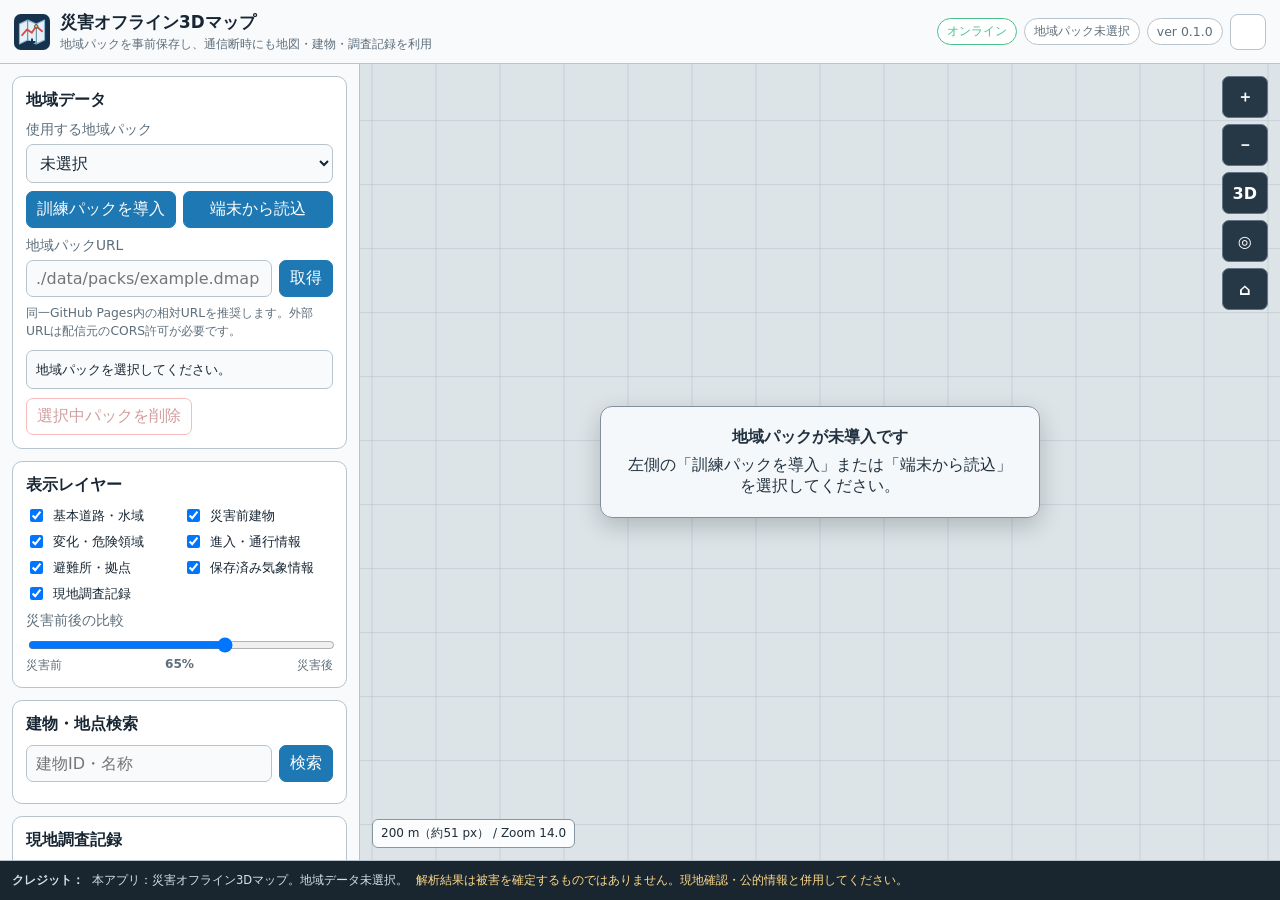
==== index.html @ c4f8d012 "初回" ====
<!doctype html>
<html lang="ja">
<head>
  <meta charset="utf-8">
  <meta name="viewport" content="width=device-width, initial-scale=1, viewport-fit=cover">
  <meta name="theme-color" content="#17324d">
  <meta name="description" content="事前取得した地域データを通信断時にも使用できる、無料・静的ホスティング対応の災害オフライン3Dマップ。">
  <meta http-equiv="Content-Security-Policy" content="default-src 'self'; script-src 'self'; style-src 'self' 'unsafe-inline'; img-src 'self' data: blob:; connect-src 'self' https:; worker-src 'self'; object-src 'none'; base-uri 'self'; form-action 'self'">
  <title>災害オフライン3Dマップ</title>
  <link rel="manifest" href="./manifest.webmanifest">
  <link rel="icon" href="./assets/icon.svg" type="image/svg+xml">
  <link rel="apple-touch-icon" href="./assets/icon-192.png">
  <link rel="stylesheet" href="./styles.css">
  <script defer src="./app.js"></script>
</head>
<body>
  <noscript>
    <div class="fatal-message">このアプリにはJavaScriptが必要です。</div>
  </noscript>

  <header class="topbar">
    <div class="brand">
      <img src="./assets/icon.svg" alt="" width="36" height="36">
      <div>
        <h1>災害オフライン3Dマップ</h1>
        <p>地域パックを事前保存し、通信断時にも地図・建物・調査記録を利用</p>
      </div>
    </div>
    <div class="status-row" aria-live="polite">
      <span id="networkBadge" class="badge">通信状態確認中</span>
      <span id="packBadge" class="badge badge-muted">地域パック未選択</span>
      <span id="versionBadge" class="badge badge-muted">ver 0.1.0</span>
      <button id="sidebarToggle" class="icon-button" type="button" aria-controls="sidebar" aria-expanded="true" title="操作パネルを開閉">☰</button>
    </div>
  </header>

  <div id="staleBanner" class="stale-banner" hidden>
    <strong>オフライン動作中</strong>
    <span id="staleText">表示中の情報は最後に保存された時点のものです。</span>
  </div>

  <div class="workspace">
    <aside id="sidebar" class="sidebar" aria-label="操作パネル">
      <section class="panel-section">
        <h2>地域データ</h2>
        <label for="packSelect">使用する地域パック</label>
        <select id="packSelect">
          <option value="">未選択</option>
        </select>
        <div class="button-grid two-columns">
          <button id="installSampleButton" type="button">訓練パックを導入</button>
          <button id="importPackButton" type="button">端末から読込</button>
        </div>
        <input id="packFileInput" type="file" accept=".dmap,.json,application/gzip,application/json" hidden>

        <label for="packUrlInput">地域パックURL</label>
        <div class="inline-form">
          <input id="packUrlInput" type="url" inputmode="url" placeholder="./data/packs/example.dmap">
          <button id="installUrlButton" type="button">取得</button>
        </div>
        <p class="help">同一GitHub Pages内の相対URLを推奨します。外部URLは配信元のCORS許可が必要です。</p>

        <div id="packDetails" class="info-box" aria-live="polite">
          地域パックを選択してください。
        </div>
        <button id="deleteActivePackButton" class="danger-outline" type="button" disabled>選択中パックを削除</button>
      </section>

      <section class="panel-section">
        <h2>表示レイヤー</h2>
        <div class="check-grid">
          <label><input type="checkbox" data-layer="basemap" checked> 基本道路・水域</label>
          <label><input type="checkbox" data-layer="buildings" checked> 災害前建物</label>
          <label><input type="checkbox" data-layer="hazards" checked> 変化・危険領域</label>
          <label><input type="checkbox" data-layer="routes" checked> 進入・通行情報</label>
          <label><input type="checkbox" data-layer="shelters" checked> 避難所・拠点</label>
          <label><input type="checkbox" data-layer="weather" checked> 保存済み気象情報</label>
          <label><input type="checkbox" data-layer="reports" checked> 現地調査記録</label>
        </div>

        <label for="compareSlider">災害前後の比較</label>
        <input id="compareSlider" type="range" min="0" max="100" value="65">
        <div class="range-labels"><span>災害前</span><strong id="compareValue">65%</strong><span>災害後</span></div>
      </section>

      <section class="panel-section">
        <h2>建物・地点検索</h2>
        <div class="inline-form">
          <input id="searchInput" type="search" placeholder="建物ID・名称">
          <button id="searchButton" type="button">検索</button>
        </div>
        <div id="searchResults" class="search-results" aria-live="polite"></div>
      </section>

      <section class="panel-section">
        <h2>現地調査記録</h2>
        <label for="reportCategory">種別</label>
        <select id="reportCategory">
          <option value="unconfirmed">未確認</option>
          <option value="damage">建物被害</option>
          <option value="blocked">道路閉塞</option>
          <option value="rescue">要救助・救助活動</option>
          <option value="safe">安全確認</option>
          <option value="medical">医療・救護</option>
          <option value="other">その他</option>
        </select>
        <label for="reportStatus">状態</label>
        <select id="reportStatus">
          <option value="open">対応中</option>
          <option value="confirmed">確認済み</option>
          <option value="resolved">完了</option>
        </select>
        <label for="reportNote">メモ</label>
        <textarea id="reportNote" rows="3" maxlength="1000" placeholder="観測内容、通行可否、要確認事項など"></textarea>
        <label class="check-line"><input id="useCurrentLocation" type="checkbox"> 取得済みの現在地を使用</label>
        <p class="help">未チェック時は地図中央に記録します。記録は端末内にのみ保存されます。</p>
        <button id="addReportButton" type="button">調査記録を追加</button>
        <div class="button-grid two-columns">
          <button id="exportReportsButton" type="button">GeoJSON書出し</button>
          <button id="importReportsButton" type="button">GeoJSON読込</button>
        </div>
        <input id="reportFileInput" type="file" accept=".geojson,.json,application/geo+json,application/json" hidden>
        <div id="reportList" class="report-list"></div>
      </section>

      <section class="panel-section">
        <h2>オフライン準備</h2>
        <div id="storageSummary" class="storage-summary">ストレージ使用量を確認中…</div>
        <div class="button-grid two-columns">
          <button id="requestPersistButton" type="button">永続保存を要求</button>
          <button id="prepareOfflineButton" type="button">完全オフライン検証</button>
        </div>
        <div id="offlineCheckResults" class="check-results" aria-live="polite"></div>
      </section>

      <section class="panel-section danger-zone">
        <h2>キャッシュ・データ削除</h2>
        <p class="help">誤操作防止のため確認画面が表示されます。調査記録は地域パックとは別に管理されます。</p>
        <button id="clearCacheButton" class="danger-outline" type="button">アプリキャッシュを消去</button>
        <button id="deleteReportsButton" class="danger-outline" type="button">全調査記録を削除</button>
        <button id="deleteAllPacksButton" class="danger-outline" type="button">全地域パックを削除</button>
        <button id="fullResetButton" class="danger-solid" type="button">アプリを完全初期化</button>
      </section>
    </aside>

    <main class="map-area" aria-label="災害地図">
      <canvas id="mapCanvas" tabindex="0" aria-label="地域パックの地図。ドラッグで移動、ホイールで拡大縮小できます。"></canvas>
      <div id="emptyMapMessage" class="empty-map-message">
        <strong>地域パックが未導入です</strong>
        <span>左側の「訓練パックを導入」または「端末から読込」を選択してください。</span>
      </div>
      <div class="map-controls" aria-label="地図操作">
        <button id="zoomInButton" type="button" title="拡大">＋</button>
        <button id="zoomOutButton" type="button" title="縮小">－</button>
        <button id="toggle3dButton" type="button" title="2D・3D切替">3D</button>
        <button id="locateButton" type="button" title="現在地を取得">◎</button>
        <button id="homeViewButton" type="button" title="地域全体を表示">⌂</button>
      </div>
      <div class="map-scale" id="mapScale">縮尺計算中</div>
      <div id="mapPopup" class="map-popup" hidden></div>
    </main>
  </div>

  <footer id="attributionFooter" class="attribution-footer">
    <strong>クレジット：</strong>
    <span id="attributionText">本アプリ：災害オフライン3Dマップ。地域データ未選択。</span>
    <span class="footer-warning">解析結果は被害を確定するものではありません。現地確認・公的情報と併用してください。</span>
  </footer>

  <dialog id="progressDialog" class="progress-dialog">
    <h2 id="progressTitle">処理中</h2>
    <p id="progressMessage">しばらくお待ちください。</p>
    <progress id="progressBar" max="100" value="0"></progress>
  </dialog>

  <div id="toastRegion" class="toast-region" aria-live="polite" aria-atomic="true"></div>
</body>
</html>
---- styles.css ----
:root {
  color-scheme: light dark;
  --bg: #0f1720;
  --panel: #18232f;
  --panel-2: #223140;
  --text: #edf4fa;
  --muted: #aebdca;
  --border: #405263;
  --accent: #4aa3df;
  --accent-strong: #1d78b3;
  --ok: #4bc08b;
  --warning: #efb64d;
  --danger: #ef6a6a;
  --danger-dark: #a83232;
  --map-bg: #d9e0e5;
  --shadow: 0 8px 24px rgba(0, 0, 0, 0.2);
  font-family: system-ui, -apple-system, BlinkMacSystemFont, "Segoe UI", "Noto Sans JP", sans-serif;
}

* { box-sizing: border-box; }
html, body { margin: 0; min-height: 100%; background: var(--bg); color: var(--text); }
body { min-height: 100vh; overflow: hidden; }
button, input, select, textarea { font: inherit; }
button, select, input, textarea { color: inherit; }
button { cursor: pointer; }
button:disabled { cursor: not-allowed; opacity: .45; }

.topbar {
  min-height: 64px;
  display: flex;
  align-items: center;
  justify-content: space-between;
  gap: 16px;
  padding: 8px 14px;
  border-bottom: 1px solid var(--border);
  background: var(--panel);
  position: relative;
  z-index: 20;
}
.brand { display: flex; align-items: center; gap: 10px; min-width: 0; }
.brand h1 { margin: 0; font-size: 1.05rem; font-weight: 700; }
.brand p { margin: 2px 0 0; font-size: .78rem; color: var(--muted); white-space: nowrap; overflow: hidden; text-overflow: ellipsis; }
.status-row { display: flex; align-items: center; gap: 7px; flex-wrap: wrap; justify-content: flex-end; }
.badge { display: inline-flex; align-items: center; min-height: 27px; padding: 4px 9px; border-radius: 999px; background: var(--panel-2); border: 1px solid var(--border); font-size: .78rem; }
.badge-online { border-color: var(--ok); color: var(--ok); }
.badge-offline { border-color: var(--warning); color: var(--warning); }
.badge-muted { color: var(--muted); }
.icon-button { min-width: 36px; min-height: 36px; border: 1px solid var(--border); border-radius: 8px; background: var(--panel-2); }

.stale-banner { padding: 7px 14px; background: #5a4218; color: #fff2cd; font-size: .86rem; border-bottom: 1px solid #8b6a29; }
.stale-banner strong { margin-right: 10px; }

.workspace { display: grid; grid-template-columns: minmax(300px, 360px) minmax(0, 1fr); height: calc(100vh - 64px - 40px); min-height: 0; }
.sidebar { overflow-y: auto; overscroll-behavior: contain; background: var(--panel); border-right: 1px solid var(--border); padding: 12px; }
.sidebar.collapsed { display: none; }
.workspace.sidebar-collapsed { grid-template-columns: minmax(0, 1fr); }
.panel-section { padding: 13px; margin-bottom: 12px; border: 1px solid var(--border); border-radius: 10px; background: var(--panel-2); }
.panel-section h2 { margin: 0 0 10px; font-size: .98rem; }
.panel-section label:not(.check-line) { display: block; margin: 9px 0 5px; font-size: .86rem; color: var(--muted); }
select, input[type="text"], input[type="url"], input[type="search"], textarea {
  width: 100%;
  border: 1px solid var(--border);
  border-radius: 7px;
  background: var(--panel);
  padding: 8px 9px;
}
textarea { resize: vertical; }
input[type="range"] { width: 100%; }
button {
  min-height: 36px;
  border: 1px solid var(--accent-strong);
  border-radius: 7px;
  background: var(--accent-strong);
  color: #fff;
  padding: 7px 10px;
}
button:hover:not(:disabled) { filter: brightness(1.08); }
.button-grid { display: grid; gap: 7px; margin-top: 8px; }
.two-columns { grid-template-columns: 1fr 1fr; }
.inline-form { display: grid; grid-template-columns: minmax(0, 1fr) auto; gap: 7px; }
.help { margin: 7px 0; color: var(--muted); font-size: .77rem; line-height: 1.5; }
.info-box { margin: 9px 0; padding: 9px; border: 1px solid var(--border); border-radius: 7px; background: var(--panel); font-size: .8rem; line-height: 1.5; overflow-wrap: anywhere; }
.check-grid { display: grid; grid-template-columns: 1fr 1fr; gap: 7px; }
.check-grid label, .check-line { display: flex !important; align-items: center; gap: 7px; margin: 0 !important; color: var(--text) !important; font-size: .82rem !important; }
.range-labels { display: flex; justify-content: space-between; font-size: .76rem; color: var(--muted); }
.search-results, .report-list { margin-top: 8px; display: grid; gap: 6px; }
.result-item, .report-item { border: 1px solid var(--border); border-radius: 7px; background: var(--panel); padding: 8px; font-size: .8rem; }
.result-item button, .report-item button { min-height: 30px; padding: 4px 7px; margin-top: 5px; }
.storage-summary { font-size: .82rem; line-height: 1.6; }
.check-results { margin-top: 8px; display: grid; gap: 5px; }
.check-result { display: flex; gap: 7px; align-items: flex-start; border-radius: 6px; padding: 7px; background: var(--panel); font-size: .79rem; }
.check-result.ok { border-left: 4px solid var(--ok); }
.check-result.warn { border-left: 4px solid var(--warning); }
.check-result.fail { border-left: 4px solid var(--danger); }
.danger-zone { border-color: #7b4242; }
.danger-zone button { width: 100%; margin-top: 7px; }
.danger-outline { background: transparent; border-color: var(--danger); color: #ffc4c4; }
.danger-solid { background: var(--danger-dark); border-color: var(--danger); }

.map-area { position: relative; min-width: 0; min-height: 0; overflow: hidden; background: var(--map-bg); }
#mapCanvas { width: 100%; height: 100%; display: block; outline: none; touch-action: none; cursor: grab; }
#mapCanvas:active { cursor: grabbing; }
#mapCanvas:focus-visible { outline: 3px solid var(--accent); outline-offset: -3px; }
.empty-map-message { position: absolute; inset: 50% auto auto 50%; transform: translate(-50%, -50%); display: grid; gap: 7px; max-width: 440px; padding: 20px; border: 1px solid #82909d; border-radius: 12px; background: rgba(247, 250, 252, .94); color: #21313f; text-align: center; box-shadow: var(--shadow); }
.empty-map-message[hidden] { display: none; }
.map-controls { position: absolute; top: 12px; right: 12px; display: grid; gap: 6px; }
.map-controls button { min-width: 42px; min-height: 42px; background: rgba(25, 43, 58, .93); border-color: #637587; font-weight: 700; }
.map-scale { position: absolute; left: 12px; bottom: 12px; padding: 5px 8px; border-radius: 6px; background: rgba(255,255,255,.9); color: #1f2d37; font-size: .75rem; border: 1px solid #8796a3; }
.map-popup { position: absolute; z-index: 8; max-width: min(320px, 80%); padding: 10px; border-radius: 8px; background: rgba(20, 31, 42, .97); border: 1px solid var(--border); color: var(--text); box-shadow: var(--shadow); font-size: .82rem; line-height: 1.5; pointer-events: auto; }
.map-popup h3 { margin: 0 0 6px; font-size: .95rem; }
.map-popup dl { display: grid; grid-template-columns: auto 1fr; gap: 3px 8px; margin: 0; }
.map-popup dt { color: var(--muted); }
.map-popup dd { margin: 0; overflow-wrap: anywhere; }
.map-popup .close-popup { width: 100%; margin-top: 8px; min-height: 30px; }

.attribution-footer { min-height: 40px; display: flex; align-items: center; gap: 8px; flex-wrap: wrap; padding: 6px 12px; background: #0a1118; border-top: 1px solid var(--border); font-size: .72rem; color: #d8e0e7; position: relative; z-index: 20; }
.footer-warning { color: #ffd989; }

.progress-dialog { width: min(440px, calc(100% - 32px)); border: 1px solid var(--border); border-radius: 12px; background: var(--panel); color: var(--text); box-shadow: var(--shadow); }
.progress-dialog::backdrop { background: rgba(0, 0, 0, .55); }
.progress-dialog h2 { margin-top: 0; }
.progress-dialog progress { width: 100%; height: 18px; }
.toast-region { position: fixed; right: 14px; bottom: 54px; z-index: 100; display: grid; gap: 8px; width: min(360px, calc(100% - 28px)); pointer-events: none; }
.toast { padding: 10px 12px; border-radius: 8px; background: #162533; color: white; border: 1px solid var(--border); box-shadow: var(--shadow); font-size: .82rem; }
.toast.error { border-color: var(--danger); }
.toast.success { border-color: var(--ok); }
.fatal-message { padding: 20px; background: #6d2424; color: white; }

@media (max-width: 860px) {
  body { overflow: auto; }
  .topbar { align-items: flex-start; }
  .brand p { display: none; }
  .workspace { display: block; height: calc(100vh - 64px - 40px); position: relative; }
  .sidebar { position: absolute; z-index: 15; width: min(92vw, 360px); height: 100%; box-shadow: var(--shadow); }
  .map-area { width: 100%; height: 100%; }
  .check-grid { grid-template-columns: 1fr; }
}

@media (max-width: 540px) {
  .topbar { min-height: 58px; padding: 7px 9px; }
  .brand img { width: 30px; height: 30px; }
  .brand h1 { font-size: .9rem; }
  .status-row .badge-muted { display: none; }
  .workspace { height: calc(100vh - 58px - 58px); }
  .attribution-footer { min-height: 58px; font-size: .66rem; }
  .two-columns { grid-template-columns: 1fr; }
  .map-controls { right: 8px; top: 8px; }
  .map-controls button { min-width: 38px; min-height: 38px; }
}

@media (prefers-color-scheme: light) {
  :root {
    --bg: #eaf0f5;
    --panel: #f8fafc;
    --panel-2: #ffffff;
    --text: #182633;
    --muted: #5d6e7b;
    --border: #b7c4ce;
    --map-bg: #dce5ea;
  }
  .danger-outline { color: #9d2929; }
  .attribution-footer { background: #192630; }
}
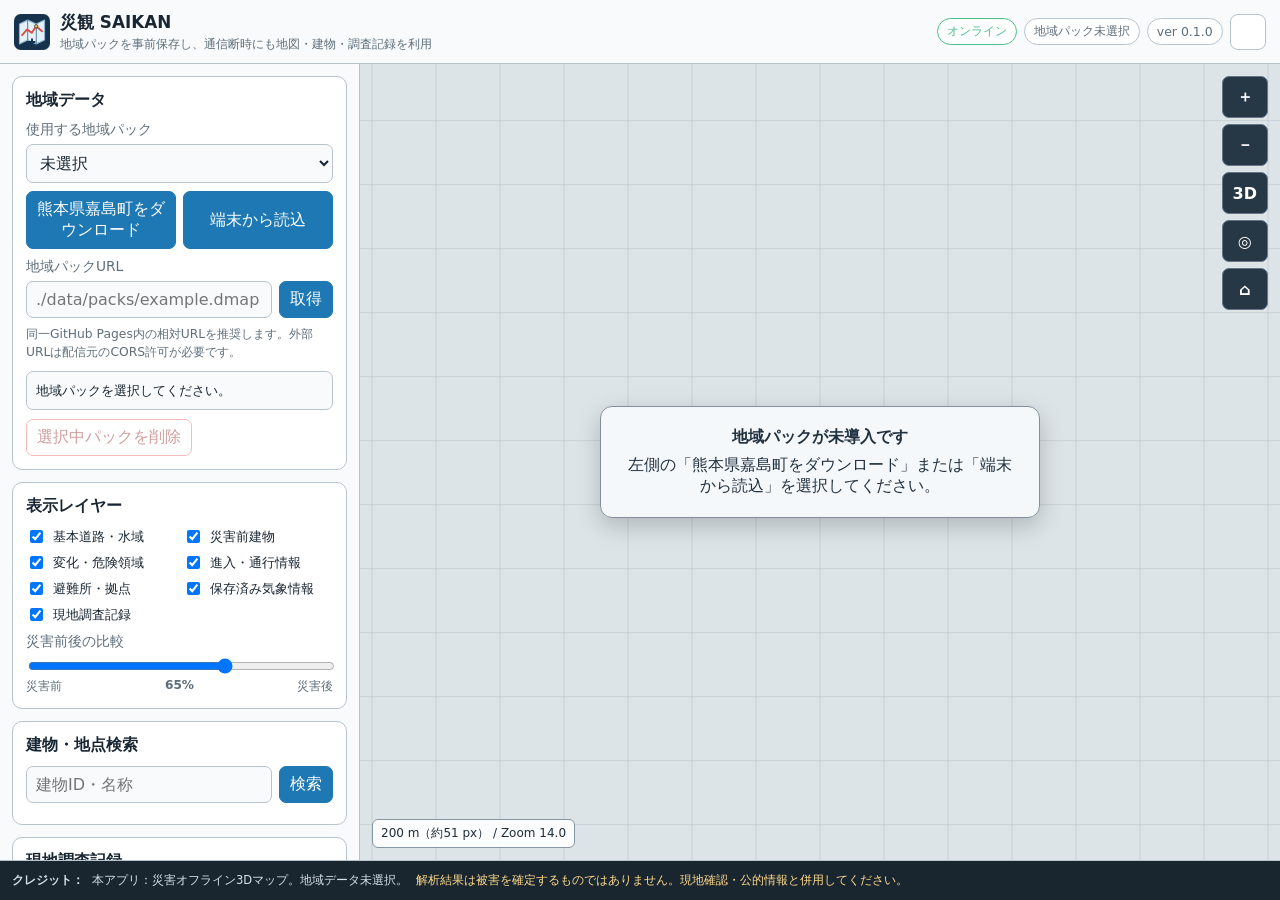
==== commit e6badc8f: "嘉島町パックのダウンロード表示を追加" ====
--- a/index.html
+++ b/index.html
@@ -6,7 +6,7 @@
   <meta name="theme-color" content="#17324d">
   <meta name="description" content="事前取得した地域データを通信断時にも使用できる、無料・静的ホスティング対応の災害オフライン3Dマップ。">
   <meta http-equiv="Content-Security-Policy" content="default-src 'self'; script-src 'self'; style-src 'self' 'unsafe-inline'; img-src 'self' data: blob:; connect-src 'self' https:; worker-src 'self'; object-src 'none'; base-uri 'self'; form-action 'self'">
-  <title>災害オフライン3Dマップ</title>
+  <title>災観 SAIKAN｜オフライン3D災害状況マップ</title>
   <link rel="manifest" href="./manifest.webmanifest">
   <link rel="icon" href="./assets/icon.svg" type="image/svg+xml">
   <link rel="apple-touch-icon" href="./assets/icon-192.png">
@@ -22,7 +22,7 @@
     <div class="brand">
       <img src="./assets/icon.svg" alt="" width="36" height="36">
       <div>
-        <h1>災害オフライン3Dマップ</h1>
+        <h1>災観 SAIKAN</h1>
         <p>地域パックを事前保存し、通信断時にも地図・建物・調査記録を利用</p>
       </div>
     </div>
@@ -48,7 +48,7 @@
           <option value="">未選択</option>
         </select>
         <div class="button-grid two-columns">
-          <button id="installSampleButton" type="button">訓練パックを導入</button>
+          <button id="installSampleButton" type="button">熊本県嘉島町をダウンロード</button>
           <button id="importPackButton" type="button">端末から読込</button>
         </div>
         <input id="packFileInput" type="file" accept=".dmap,.json,application/gzip,application/json" hidden>
@@ -147,7 +147,7 @@
       <canvas id="mapCanvas" tabindex="0" aria-label="地域パックの地図。ドラッグで移動、ホイールで拡大縮小できます。"></canvas>
       <div id="emptyMapMessage" class="empty-map-message">
         <strong>地域パックが未導入です</strong>
-        <span>左側の「訓練パックを導入」または「端末から読込」を選択してください。</span>
+        <span>左側の「熊本県嘉島町をダウンロード」または「端末から読込」を選択してください。</span>
       </div>
       <div class="map-controls" aria-label="地図操作">
         <button id="zoomInButton" type="button" title="拡大">＋</button>
@@ -163,7 +163,7 @@
 
   <footer id="attributionFooter" class="attribution-footer">
     <strong>クレジット：</strong>
-    <span id="attributionText">本アプリ：災害オフライン3Dマップ。地域データ未選択。</span>
+    <span id="attributionText">本アプリ：災観 SAIKAN。地域データ未選択。</span>
     <span class="footer-warning">解析結果は被害を確定するものではありません。現地確認・公的情報と併用してください。</span>
   </footer>
 
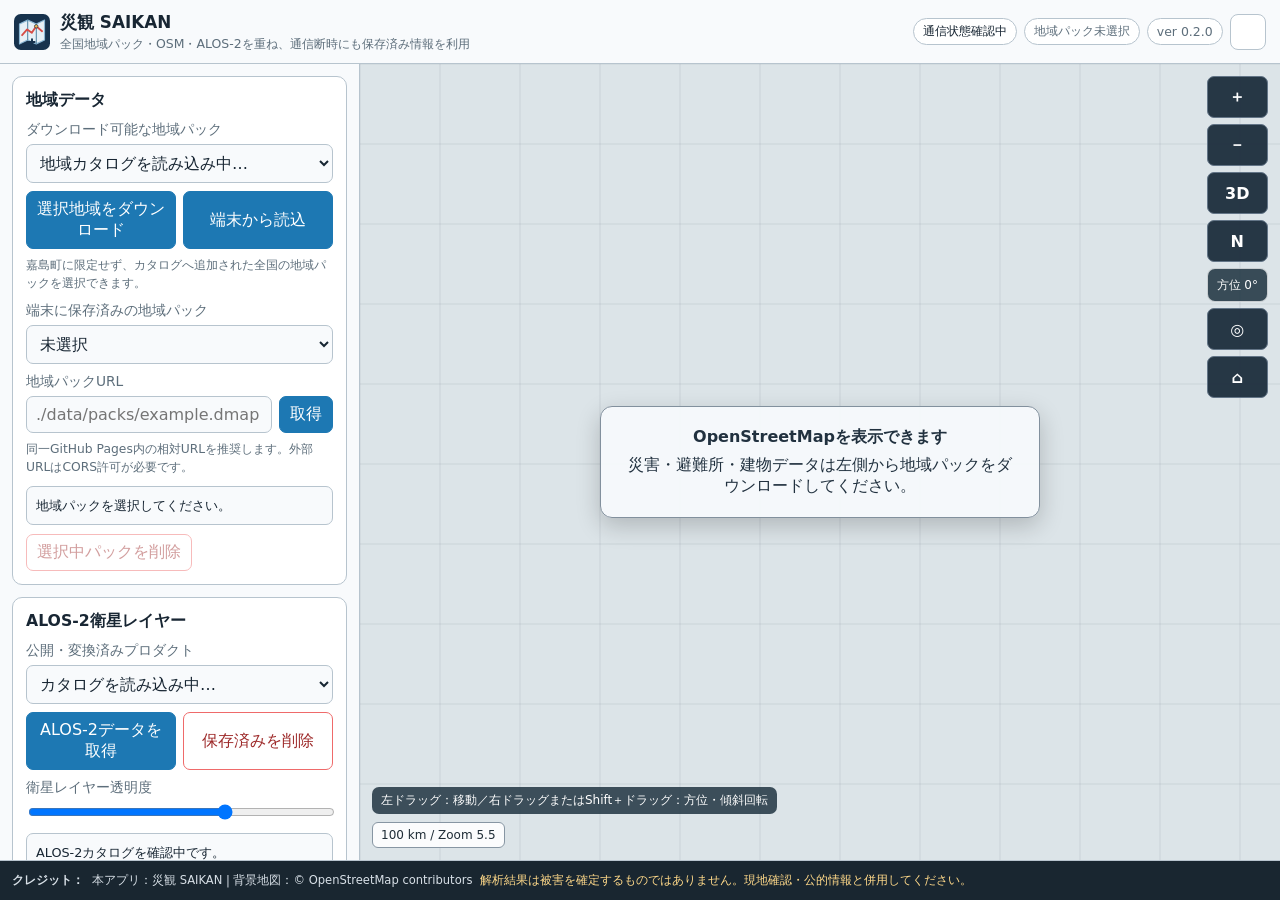
==== commit 939bf8f2: "全国地域・OSM・3D回転・ALOS-2画面へ更新" ====
--- a/index.html
+++ b/index.html
@@ -4,32 +4,31 @@
   <meta charset="utf-8">
   <meta name="viewport" content="width=device-width, initial-scale=1, viewport-fit=cover">
   <meta name="theme-color" content="#17324d">
-  <meta name="description" content="事前取得した地域データを通信断時にも使用できる、無料・静的ホスティング対応の災害オフライン3Dマップ。">
-  <meta http-equiv="Content-Security-Policy" content="default-src 'self'; script-src 'self'; style-src 'self' 'unsafe-inline'; img-src 'self' data: blob:; connect-src 'self' https:; worker-src 'self'; object-src 'none'; base-uri 'self'; form-action 'self'">
+  <meta name="description" content="全国の地域パック、OpenStreetMap、ALOS-2レイヤーを扱うオフライン優先の3D災害状況マップ。">
+  <meta http-equiv="Content-Security-Policy" content="default-src 'self'; script-src 'self'; style-src 'self' 'unsafe-inline'; img-src 'self' data: blob: https:; connect-src 'self' https:; worker-src 'self'; object-src 'none'; base-uri 'self'; form-action 'self'">
   <title>災観 SAIKAN｜オフライン3D災害状況マップ</title>
   <link rel="manifest" href="./manifest.webmanifest">
   <link rel="icon" href="./assets/icon.svg" type="image/svg+xml">
   <link rel="apple-touch-icon" href="./assets/icon-192.png">
   <link rel="stylesheet" href="./styles.css">
-  <script defer src="./app.js"></script>
+  <link rel="stylesheet" href="./enhancements.css">
+  <script defer src="./app-v2.js"></script>
 </head>
 <body>
-  <noscript>
-    <div class="fatal-message">このアプリにはJavaScriptが必要です。</div>
-  </noscript>
+  <noscript><div class="fatal-message">このアプリにはJavaScriptが必要です。</div></noscript>
 
   <header class="topbar">
     <div class="brand">
       <img src="./assets/icon.svg" alt="" width="36" height="36">
       <div>
         <h1>災観 SAIKAN</h1>
-        <p>地域パックを事前保存し、通信断時にも地図・建物・調査記録を利用</p>
+        <p>全国地域パック・OSM・ALOS-2を重ね、通信断時にも保存済み情報を利用</p>
       </div>
     </div>
     <div class="status-row" aria-live="polite">
       <span id="networkBadge" class="badge">通信状態確認中</span>
       <span id="packBadge" class="badge badge-muted">地域パック未選択</span>
-      <span id="versionBadge" class="badge badge-muted">ver 0.1.0</span>
+      <span id="versionBadge" class="badge badge-muted">ver 0.2.0</span>
       <button id="sidebarToggle" class="icon-button" type="button" aria-controls="sidebar" aria-expanded="true" title="操作パネルを開閉">☰</button>
     </div>
   </header>
@@ -43,33 +42,48 @@
     <aside id="sidebar" class="sidebar" aria-label="操作パネル">
       <section class="panel-section">
         <h2>地域データ</h2>
-        <label for="packSelect">使用する地域パック</label>
-        <select id="packSelect">
-          <option value="">未選択</option>
-        </select>
+        <label for="catalogSelect">ダウンロード可能な地域パック</label>
+        <select id="catalogSelect"><option value="">地域カタログを読み込み中…</option></select>
         <div class="button-grid two-columns">
-          <button id="installSampleButton" type="button">熊本県嘉島町をダウンロード</button>
+          <button id="installSampleButton" type="button">選択地域をダウンロード</button>
           <button id="importPackButton" type="button">端末から読込</button>
         </div>
+        <p class="help">嘉島町に限定せず、カタログへ追加された全国の地域パックを選択できます。</p>
         <input id="packFileInput" type="file" accept=".dmap,.json,application/gzip,application/json" hidden>
+
+        <label for="packSelect">端末に保存済みの地域パック</label>
+        <select id="packSelect"><option value="">未選択</option></select>
 
         <label for="packUrlInput">地域パックURL</label>
         <div class="inline-form">
           <input id="packUrlInput" type="url" inputmode="url" placeholder="./data/packs/example.dmap">
           <button id="installUrlButton" type="button">取得</button>
         </div>
-        <p class="help">同一GitHub Pages内の相対URLを推奨します。外部URLは配信元のCORS許可が必要です。</p>
+        <p class="help">同一GitHub Pages内の相対URLを推奨します。外部URLはCORS許可が必要です。</p>
 
-        <div id="packDetails" class="info-box" aria-live="polite">
-          地域パックを選択してください。
+        <div id="packDetails" class="info-box" aria-live="polite">地域パックを選択してください。</div>
+        <button id="deleteActivePackButton" class="danger-outline" type="button" disabled>選択中パックを削除</button>
+      </section>
+
+      <section class="panel-section">
+        <h2>ALOS-2衛星レイヤー</h2>
+        <label for="alos2ProductSelect">公開・変換済みプロダクト</label>
+        <select id="alos2ProductSelect"><option value="">カタログを読み込み中…</option></select>
+        <div class="button-grid two-columns">
+          <button id="installAlos2Button" type="button">ALOS-2データを取得</button>
+          <button id="clearAlos2Button" class="danger-outline" type="button">保存済みを削除</button>
         </div>
-        <button id="deleteActivePackButton" class="danger-outline" type="button" disabled>選択中パックを削除</button>
+        <label for="alos2Opacity">衛星レイヤー透明度</label>
+        <input id="alos2Opacity" type="range" min="0" max="100" value="65">
+        <div id="alos2Info" class="info-box">ALOS-2カタログを確認中です。</div>
+        <p class="help">JAXAのGeoTIFF原データは外部PCでWeb表示用に軽量変換してから登録します。未公開地域では公式公開状況を確認します。</p>
       </section>
 
       <section class="panel-section">
         <h2>表示レイヤー</h2>
         <div class="check-grid">
-          <label><input type="checkbox" data-layer="basemap" checked> 基本道路・水域</label>
+          <label><input id="osmBasemap" type="checkbox" checked> OpenStreetMap背景（オンライン）</label>
+          <label><input type="checkbox" data-layer="basemap" checked> 地域パック内の道路・水域</label>
           <label><input type="checkbox" data-layer="buildings" checked> 災害前建物</label>
           <label><input type="checkbox" data-layer="hazards" checked> 変化・危険領域</label>
           <label><input type="checkbox" data-layer="routes" checked> 進入・通行情報</label>
@@ -77,6 +91,7 @@
           <label><input type="checkbox" data-layer="weather" checked> 保存済み気象情報</label>
           <label><input type="checkbox" data-layer="reports" checked> 現地調査記録</label>
         </div>
+        <p class="help online-only-note">OSM標準タイルはオンライン背景専用です。大量事前取得は行わず、オフライン地図は地域パックへ格納します。</p>
 
         <label for="compareSlider">災害前後の比較</label>
         <input id="compareSlider" type="range" min="0" max="100" value="65">
@@ -86,7 +101,7 @@
       <section class="panel-section">
         <h2>建物・地点検索</h2>
         <div class="inline-form">
-          <input id="searchInput" type="search" placeholder="建物ID・名称">
+          <input id="searchInput" type="search" placeholder="施設名・住所・ID">
           <button id="searchButton" type="button">検索</button>
         </div>
         <div id="searchResults" class="search-results" aria-live="polite"></div>
@@ -113,7 +128,7 @@
         <label for="reportNote">メモ</label>
         <textarea id="reportNote" rows="3" maxlength="1000" placeholder="観測内容、通行可否、要確認事項など"></textarea>
         <label class="check-line"><input id="useCurrentLocation" type="checkbox"> 取得済みの現在地を使用</label>
-        <p class="help">未チェック時は地図中央に記録します。記録は端末内にのみ保存されます。</p>
+        <p class="help">未チェック時は地図中央に記録します。記録は端末内に保存されます。</p>
         <button id="addReportButton" type="button">調査記録を追加</button>
         <div class="button-grid two-columns">
           <button id="exportReportsButton" type="button">GeoJSON書出し</button>
@@ -135,7 +150,7 @@
 
       <section class="panel-section danger-zone">
         <h2>キャッシュ・データ削除</h2>
-        <p class="help">誤操作防止のため確認画面が表示されます。調査記録は地域パックとは別に管理されます。</p>
+        <p class="help">誤操作防止のため確認画面を表示します。</p>
         <button id="clearCacheButton" class="danger-outline" type="button">アプリキャッシュを消去</button>
         <button id="deleteReportsButton" class="danger-outline" type="button">全調査記録を削除</button>
         <button id="deleteAllPacksButton" class="danger-outline" type="button">全地域パックを削除</button>
@@ -144,18 +159,21 @@
     </aside>
 
     <main class="map-area" aria-label="災害地図">
-      <canvas id="mapCanvas" tabindex="0" aria-label="地域パックの地図。ドラッグで移動、ホイールで拡大縮小できます。"></canvas>
+      <canvas id="mapCanvas" tabindex="0" aria-label="左ドラッグで移動、右ドラッグまたはShiftとドラッグで方位・傾斜回転、ホイールで拡大縮小できます。"></canvas>
       <div id="emptyMapMessage" class="empty-map-message">
-        <strong>地域パックが未導入です</strong>
-        <span>左側の「熊本県嘉島町をダウンロード」または「端末から読込」を選択してください。</span>
+        <strong>OpenStreetMapを表示できます</strong>
+        <span>災害・避難所・建物データは左側から地域パックをダウンロードしてください。</span>
       </div>
       <div class="map-controls" aria-label="地図操作">
         <button id="zoomInButton" type="button" title="拡大">＋</button>
         <button id="zoomOutButton" type="button" title="縮小">－</button>
         <button id="toggle3dButton" type="button" title="2D・3D切替">3D</button>
+        <button id="bearingResetButton" type="button" title="方位を北に戻す">N</button>
+        <span id="bearingBadge" class="bearing-badge">方位 0°</span>
         <button id="locateButton" type="button" title="現在地を取得">◎</button>
         <button id="homeViewButton" type="button" title="地域全体を表示">⌂</button>
       </div>
+      <div class="map-gesture-help">左ドラッグ：移動／右ドラッグまたはShift＋ドラッグ：方位・傾斜回転</div>
       <div class="map-scale" id="mapScale">縮尺計算中</div>
       <div id="mapPopup" class="map-popup" hidden></div>
     </main>
@@ -163,13 +181,13 @@
 
   <footer id="attributionFooter" class="attribution-footer">
     <strong>クレジット：</strong>
-    <span id="attributionText">本アプリ：災観 SAIKAN。地域データ未選択。</span>
+    <span id="attributionText">本アプリ：災観 SAIKAN | 背景地図：© OpenStreetMap contributors</span>
     <span class="footer-warning">解析結果は被害を確定するものではありません。現地確認・公的情報と併用してください。</span>
   </footer>
 
   <dialog id="progressDialog" class="progress-dialog">
     <h2 id="progressTitle">処理中</h2>
-    <p id="progressMessage">しばらくお待ちください。</p>
+    <p id="progressMessage">処理しています。</p>
     <progress id="progressBar" max="100" value="0"></progress>
   </dialog>
 
--- a/enhancements.css
+++ b/enhancements.css
@@ -0,0 +1,48 @@
+.bearing-badge {
+  display: inline-flex;
+  align-items: center;
+  min-height: 34px;
+  padding: 0 9px;
+  border: 1px solid rgba(255, 255, 255, .72);
+  border-radius: 8px;
+  background: rgba(20, 42, 56, .82);
+  color: #fff;
+  font-size: 12px;
+  white-space: nowrap;
+}
+
+.map-gesture-help {
+  position: absolute;
+  left: 12px;
+  bottom: 46px;
+  z-index: 4;
+  max-width: min(560px, calc(100% - 24px));
+  padding: 5px 9px;
+  border-radius: 7px;
+  background: rgba(20, 42, 56, .8);
+  color: #fff;
+  font-size: 12px;
+  pointer-events: none;
+}
+
+#catalogSelect,
+#alos2ProductSelect {
+  width: 100%;
+}
+
+.online-only-note {
+  border-left: 3px solid #3a7194;
+  padding-left: 8px;
+}
+
+@media (max-width: 720px) {
+  .map-gesture-help {
+    bottom: 82px;
+    font-size: 11px;
+  }
+
+  .bearing-badge {
+    min-height: 30px;
+    padding: 0 6px;
+  }
+}
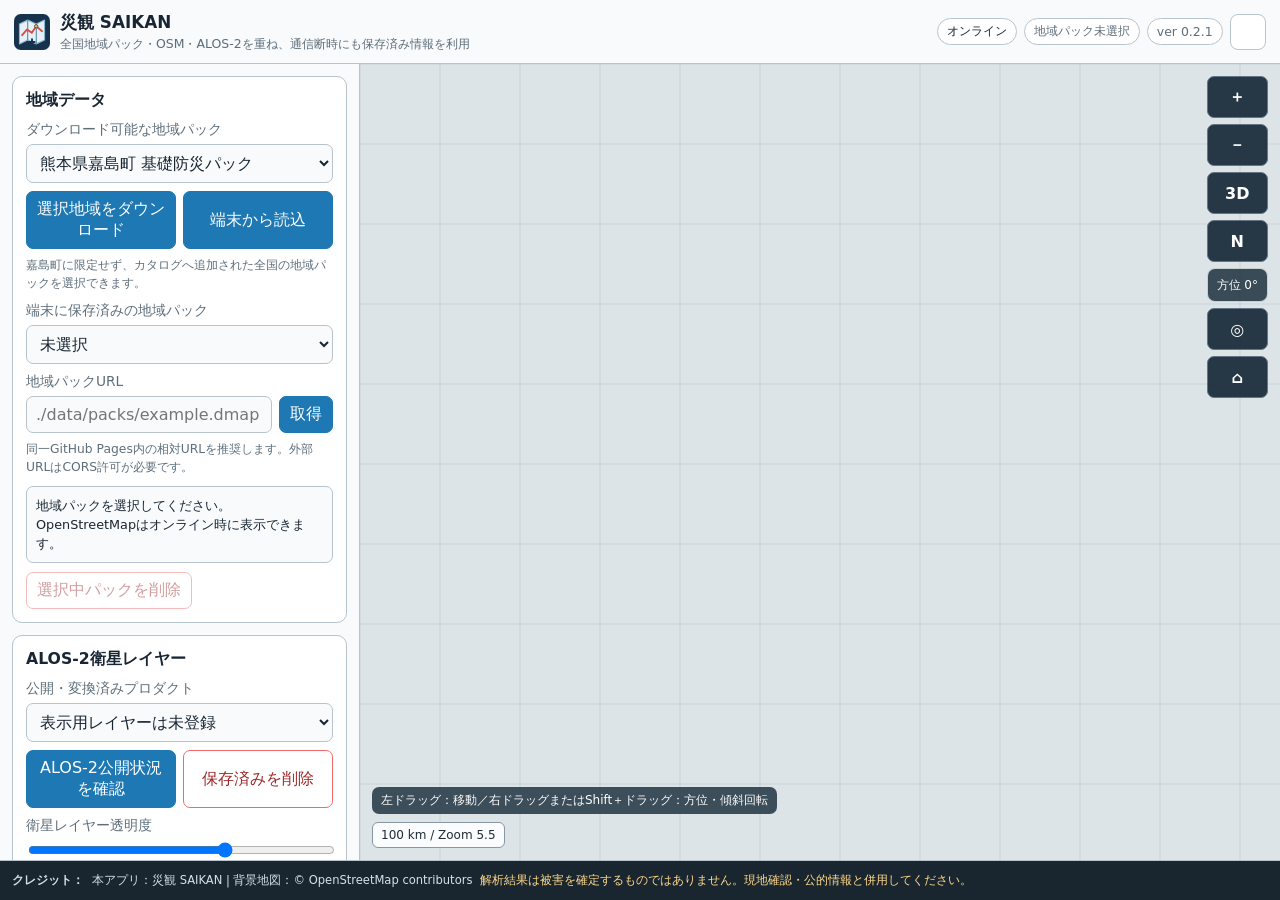
==== commit 43a79c79: "初期化停止を修正しローダー経由で起動" ====
--- a/index.html
+++ b/index.html
@@ -5,14 +5,14 @@
   <meta name="viewport" content="width=device-width, initial-scale=1, viewport-fit=cover">
   <meta name="theme-color" content="#17324d">
   <meta name="description" content="全国の地域パック、OpenStreetMap、ALOS-2レイヤーを扱うオフライン優先の3D災害状況マップ。">
-  <meta http-equiv="Content-Security-Policy" content="default-src 'self'; script-src 'self'; style-src 'self' 'unsafe-inline'; img-src 'self' data: blob: https:; connect-src 'self' https:; worker-src 'self'; object-src 'none'; base-uri 'self'; form-action 'self'">
+  <meta http-equiv="Content-Security-Policy" content="default-src 'self'; script-src 'self' blob:; style-src 'self' 'unsafe-inline'; img-src 'self' data: blob: https:; connect-src 'self' https:; worker-src 'self'; object-src 'none'; base-uri 'self'; form-action 'self'">
   <title>災観 SAIKAN｜オフライン3D災害状況マップ</title>
   <link rel="manifest" href="./manifest.webmanifest">
   <link rel="icon" href="./assets/icon.svg" type="image/svg+xml">
   <link rel="apple-touch-icon" href="./assets/icon-192.png">
   <link rel="stylesheet" href="./styles.css">
   <link rel="stylesheet" href="./enhancements.css">
-  <script defer src="./app-v2.js"></script>
+  <script defer src="./app-loader.js?v=0.2.1"></script>
 </head>
 <body>
   <noscript><div class="fatal-message">このアプリにはJavaScriptが必要です。</div></noscript>
@@ -28,7 +28,7 @@
     <div class="status-row" aria-live="polite">
       <span id="networkBadge" class="badge">通信状態確認中</span>
       <span id="packBadge" class="badge badge-muted">地域パック未選択</span>
-      <span id="versionBadge" class="badge badge-muted">ver 0.2.0</span>
+      <span id="versionBadge" class="badge badge-muted">ver 0.2.1</span>
       <button id="sidebarToggle" class="icon-button" type="button" aria-controls="sidebar" aria-expanded="true" title="操作パネルを開閉">☰</button>
     </div>
   </header>
@@ -43,7 +43,7 @@
       <section class="panel-section">
         <h2>地域データ</h2>
         <label for="catalogSelect">ダウンロード可能な地域パック</label>
-        <select id="catalogSelect"><option value="">地域カタログを読み込み中…</option></select>
+        <select id="catalogSelect"><option value="">アプリを初期化中…</option></select>
         <div class="button-grid two-columns">
           <button id="installSampleButton" type="button">選択地域をダウンロード</button>
           <button id="importPackButton" type="button">端末から読込</button>
@@ -60,23 +60,22 @@
           <button id="installUrlButton" type="button">取得</button>
         </div>
         <p class="help">同一GitHub Pages内の相対URLを推奨します。外部URLはCORS許可が必要です。</p>
-
-        <div id="packDetails" class="info-box" aria-live="polite">地域パックを選択してください。</div>
+        <div id="packDetails" class="info-box" aria-live="polite">アプリを初期化しています。</div>
         <button id="deleteActivePackButton" class="danger-outline" type="button" disabled>選択中パックを削除</button>
       </section>
 
       <section class="panel-section">
         <h2>ALOS-2衛星レイヤー</h2>
         <label for="alos2ProductSelect">公開・変換済みプロダクト</label>
-        <select id="alos2ProductSelect"><option value="">カタログを読み込み中…</option></select>
+        <select id="alos2ProductSelect"><option value="">アプリを初期化中…</option></select>
         <div class="button-grid two-columns">
-          <button id="installAlos2Button" type="button">ALOS-2データを取得</button>
+          <button id="installAlos2Button" type="button">公開状況を確認</button>
           <button id="clearAlos2Button" class="danger-outline" type="button">保存済みを削除</button>
         </div>
         <label for="alos2Opacity">衛星レイヤー透明度</label>
         <input id="alos2Opacity" type="range" min="0" max="100" value="65">
-        <div id="alos2Info" class="info-box">ALOS-2カタログを確認中です。</div>
-        <p class="help">JAXAのGeoTIFF原データは外部PCでWeb表示用に軽量変換してから登録します。未公開地域では公式公開状況を確認します。</p>
+        <div id="alos2Info" class="info-box">アプリを初期化しています。</div>
+        <p class="help">取得可能な表示用レイヤーがない場合は、ボタン名が「ALOS-2公開状況を確認」に変わり、JAXA公式ページを開きます。</p>
       </section>
 
       <section class="panel-section">
@@ -91,8 +90,7 @@
           <label><input type="checkbox" data-layer="weather" checked> 保存済み気象情報</label>
           <label><input type="checkbox" data-layer="reports" checked> 現地調査記録</label>
         </div>
-        <p class="help online-only-note">OSM標準タイルはオンライン背景専用です。大量事前取得は行わず、オフライン地図は地域パックへ格納します。</p>
-
+        <p class="help online-only-note">OSM標準タイルはオンライン背景専用です。オフライン地図は地域パックへ格納します。</p>
         <label for="compareSlider">災害前後の比較</label>
         <input id="compareSlider" type="range" min="0" max="100" value="65">
         <div class="range-labels"><span>災害前</span><strong id="compareValue">65%</strong><span>災害後</span></div>
@@ -111,20 +109,12 @@
         <h2>現地調査記録</h2>
         <label for="reportCategory">種別</label>
         <select id="reportCategory">
-          <option value="unconfirmed">未確認</option>
-          <option value="damage">建物被害</option>
-          <option value="blocked">道路閉塞</option>
-          <option value="rescue">要救助・救助活動</option>
-          <option value="safe">安全確認</option>
-          <option value="medical">医療・救護</option>
-          <option value="other">その他</option>
+          <option value="unconfirmed">未確認</option><option value="damage">建物被害</option>
+          <option value="blocked">道路閉塞</option><option value="rescue">要救助・救助活動</option>
+          <option value="safe">安全確認</option><option value="medical">医療・救護</option><option value="other">その他</option>
         </select>
         <label for="reportStatus">状態</label>
-        <select id="reportStatus">
-          <option value="open">対応中</option>
-          <option value="confirmed">確認済み</option>
-          <option value="resolved">完了</option>
-        </select>
+        <select id="reportStatus"><option value="open">対応中</option><option value="confirmed">確認済み</option><option value="resolved">完了</option></select>
         <label for="reportNote">メモ</label>
         <textarea id="reportNote" rows="3" maxlength="1000" placeholder="観測内容、通行可否、要確認事項など"></textarea>
         <label class="check-line"><input id="useCurrentLocation" type="checkbox"> 取得済みの現在地を使用</label>
@@ -190,7 +180,6 @@
     <p id="progressMessage">処理しています。</p>
     <progress id="progressBar" max="100" value="0"></progress>
   </dialog>
-
   <div id="toastRegion" class="toast-region" aria-live="polite" aria-atomic="true"></div>
 </body>
 </html>
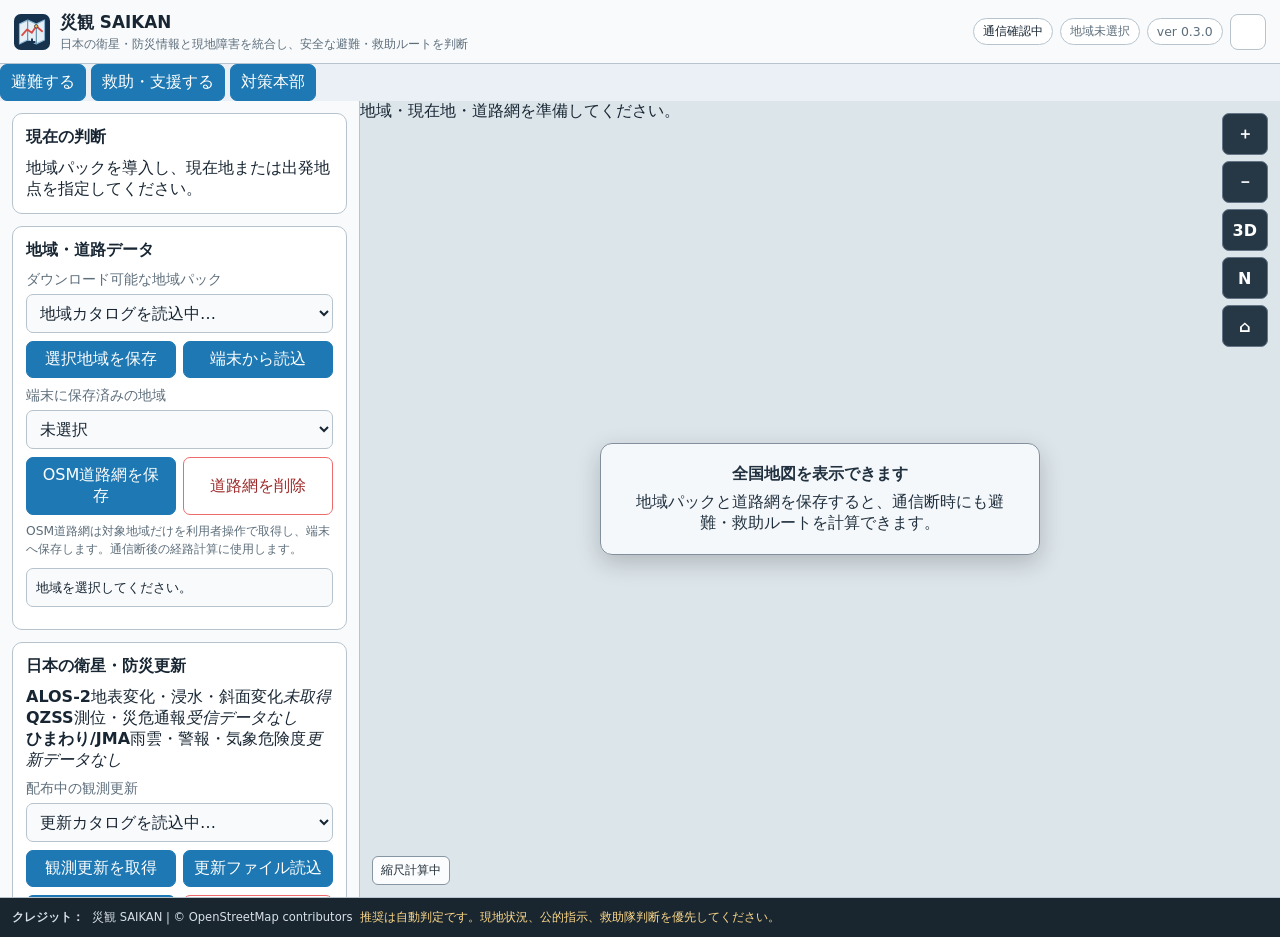
==== commit 7e4affff: "SAIKAN 0.3の災害救助・避難判断画面へ変更" ====
--- a/index.html
+++ b/index.html
@@ -4,15 +4,15 @@
   <meta charset="utf-8">
   <meta name="viewport" content="width=device-width, initial-scale=1, viewport-fit=cover">
   <meta name="theme-color" content="#17324d">
-  <meta name="description" content="全国の地域パック、OpenStreetMap、ALOS-2レイヤーを扱うオフライン優先の3D災害状況マップ。">
-  <meta http-equiv="Content-Security-Policy" content="default-src 'self'; script-src 'self' blob:; style-src 'self' 'unsafe-inline'; img-src 'self' data: blob: https:; connect-src 'self' https:; worker-src 'self'; object-src 'none'; base-uri 'self'; form-action 'self'">
-  <title>災観 SAIKAN｜オフライン3D災害状況マップ</title>
+  <meta name="description" content="日本の衛星・防災情報、現地障害報告、オフライン道路網を統合し、避難・救助ルートを判断する災害救助支援PWA。">
+  <meta http-equiv="Content-Security-Policy" content="default-src 'self'; script-src 'self'; style-src 'self' 'unsafe-inline'; img-src 'self' data: blob: https:; connect-src 'self' https:; worker-src 'self'; object-src 'none'; base-uri 'self'; form-action 'self'">
+  <title>災観 SAIKAN｜災害救助・避難判断支援</title>
   <link rel="manifest" href="./manifest.webmanifest">
   <link rel="icon" href="./assets/icon.svg" type="image/svg+xml">
   <link rel="apple-touch-icon" href="./assets/icon-192.png">
   <link rel="stylesheet" href="./styles.css">
-  <link rel="stylesheet" href="./enhancements.css">
-  <script defer src="./app-loader.js?v=0.2.1"></script>
+  <link rel="stylesheet" href="./saikan-v3.css">
+  <script defer src="./app-v3.js?v=0.3.0"></script>
 </head>
 <body>
   <noscript><div class="fatal-message">このアプリにはJavaScriptが必要です。</div></noscript>
@@ -22,115 +22,168 @@
       <img src="./assets/icon.svg" alt="" width="36" height="36">
       <div>
         <h1>災観 SAIKAN</h1>
-        <p>全国地域パック・OSM・ALOS-2を重ね、通信断時にも保存済み情報を利用</p>
+        <p>日本の衛星・防災情報と現地障害を統合し、安全な避難・救助ルートを判断</p>
       </div>
     </div>
     <div class="status-row" aria-live="polite">
-      <span id="networkBadge" class="badge">通信状態確認中</span>
-      <span id="packBadge" class="badge badge-muted">地域パック未選択</span>
-      <span id="versionBadge" class="badge badge-muted">ver 0.2.1</span>
+      <span id="networkBadge" class="badge">通信確認中</span>
+      <span id="dataBadge" class="badge badge-muted">地域未選択</span>
+      <span id="versionBadge" class="badge badge-muted">ver 0.3.0</span>
       <button id="sidebarToggle" class="icon-button" type="button" aria-controls="sidebar" aria-expanded="true" title="操作パネルを開閉">☰</button>
     </div>
   </header>
 
   <div id="staleBanner" class="stale-banner" hidden>
     <strong>オフライン動作中</strong>
-    <span id="staleText">表示中の情報は最後に保存された時点のものです。</span>
+    <span id="staleText">保存済み情報だけを使用しています。</span>
   </div>
 
-  <div class="workspace">
+  <div class="modebar" aria-label="利用モード">
+    <button type="button" class="mode-button active" data-mode="resident">避難する</button>
+    <button type="button" class="mode-button" data-mode="rescue">救助・支援する</button>
+    <button type="button" class="mode-button" data-mode="hq">対策本部</button>
+  </div>
+
+  <div class="workspace v3-workspace">
     <aside id="sidebar" class="sidebar" aria-label="操作パネル">
-      <section class="panel-section">
-        <h2>地域データ</h2>
+      <section class="panel-section priority-panel">
+        <h2>現在の判断</h2>
+        <div id="decisionSummary" class="decision-summary" aria-live="polite">
+          地域パックを導入し、現在地または出発地点を指定してください。
+        </div>
+        <div id="freshnessSummary" class="freshness-summary"></div>
+      </section>
+
+      <section class="panel-section">
+        <h2>地域・道路データ</h2>
         <label for="catalogSelect">ダウンロード可能な地域パック</label>
-        <select id="catalogSelect"><option value="">アプリを初期化中…</option></select>
-        <div class="button-grid two-columns">
-          <button id="installSampleButton" type="button">選択地域をダウンロード</button>
+        <select id="catalogSelect"><option value="">地域カタログを読込中…</option></select>
+        <div class="button-grid two-columns">
+          <button id="installRegionButton" type="button">選択地域を保存</button>
           <button id="importPackButton" type="button">端末から読込</button>
         </div>
-        <p class="help">嘉島町に限定せず、カタログへ追加された全国の地域パックを選択できます。</p>
         <input id="packFileInput" type="file" accept=".dmap,.json,application/gzip,application/json" hidden>
 
-        <label for="packSelect">端末に保存済みの地域パック</label>
+        <label for="packSelect">端末に保存済みの地域</label>
         <select id="packSelect"><option value="">未選択</option></select>
 
-        <label for="packUrlInput">地域パックURL</label>
-        <div class="inline-form">
-          <input id="packUrlInput" type="url" inputmode="url" placeholder="./data/packs/example.dmap">
-          <button id="installUrlButton" type="button">取得</button>
-        </div>
-        <p class="help">同一GitHub Pages内の相対URLを推奨します。外部URLはCORS許可が必要です。</p>
-        <div id="packDetails" class="info-box" aria-live="polite">アプリを初期化しています。</div>
-        <button id="deleteActivePackButton" class="danger-outline" type="button" disabled>選択中パックを削除</button>
-      </section>
-
-      <section class="panel-section">
-        <h2>ALOS-2衛星レイヤー</h2>
-        <label for="alos2ProductSelect">公開・変換済みプロダクト</label>
-        <select id="alos2ProductSelect"><option value="">アプリを初期化中…</option></select>
-        <div class="button-grid two-columns">
-          <button id="installAlos2Button" type="button">公開状況を確認</button>
-          <button id="clearAlos2Button" class="danger-outline" type="button">保存済みを削除</button>
-        </div>
-        <label for="alos2Opacity">衛星レイヤー透明度</label>
-        <input id="alos2Opacity" type="range" min="0" max="100" value="65">
-        <div id="alos2Info" class="info-box">アプリを初期化しています。</div>
-        <p class="help">取得可能な表示用レイヤーがない場合は、ボタン名が「ALOS-2公開状況を確認」に変わり、JAXA公式ページを開きます。</p>
+        <div class="button-grid two-columns">
+          <button id="downloadRoadsButton" type="button">OSM道路網を保存</button>
+          <button id="deleteRoadsButton" class="danger-outline" type="button">道路網を削除</button>
+        </div>
+        <p class="help">OSM道路網は対象地域だけを利用者操作で取得し、端末へ保存します。通信断後の経路計算に使用します。</p>
+        <div id="packDetails" class="info-box">地域を選択してください。</div>
+      </section>
+
+      <section class="panel-section">
+        <h2>日本の衛星・防災更新</h2>
+        <div class="source-grid">
+          <div class="source-item"><strong>ALOS-2</strong><span>地表変化・浸水・斜面変化</span><em id="alosStatus">未取得</em></div>
+          <div class="source-item"><strong>QZSS</strong><span>測位・災危通報</span><em id="qzssStatus">受信データなし</em></div>
+          <div class="source-item"><strong>ひまわり/JMA</strong><span>雨雲・警報・気象危険度</span><em id="jmaStatus">更新データなし</em></div>
+        </div>
+        <label for="updateCatalogSelect">配布中の観測更新</label>
+        <select id="updateCatalogSelect"><option value="">更新カタログを読込中…</option></select>
+        <div class="button-grid two-columns">
+          <button id="downloadUpdateButton" type="button">観測更新を取得</button>
+          <button id="importUpdateButton" type="button">更新ファイル読込</button>
+        </div>
+        <input id="updateFileInput" type="file" accept=".json,.geojson,.saikan-update,application/json,application/geo+json" hidden>
+        <div class="button-grid two-columns">
+          <button id="openJaxaButton" type="button">JAXA公開状況</button>
+          <button id="deleteUpdatesButton" class="danger-outline" type="button">観測更新を削除</button>
+        </div>
+        <div id="updateInfo" class="info-box">公開済み・変換済みの観測更新だけを地図へ反映します。</div>
+      </section>
+
+      <section class="panel-section">
+        <h2>避難・進入ルート</h2>
+        <label for="disasterType">想定する災害</label>
+        <select id="disasterType">
+          <option value="earthquake">地震・建物倒壊</option>
+          <option value="flood">洪水・内水氾濫</option>
+          <option value="landslide">土砂災害</option>
+          <option value="tsunami">津波</option>
+          <option value="fire">火災</option>
+          <option value="multi">複合災害</option>
+        </select>
+        <label for="travelMode">移動手段</label>
+        <select id="travelMode">
+          <option value="foot">徒歩</option>
+          <option value="wheelchair">車椅子・歩行困難者</option>
+          <option value="vehicle">救助車両</option>
+        </select>
+        <div class="button-grid two-columns">
+          <button id="locateButton" type="button">現在地を出発点</button>
+          <button id="setStartButton" type="button">地図で出発点</button>
+        </div>
+        <div class="button-grid two-columns">
+          <button id="calculateEvacuationButton" type="button">安全な避難候補</button>
+          <button id="setDestinationButton" type="button">救助目的地を指定</button>
+        </div>
+        <button id="calculateRescueRouteButton" type="button">指定地点への安全な進入ルート</button>
+        <div id="routeResults" class="route-results" aria-live="polite">道路網と出発点を準備してください。</div>
+      </section>
+
+      <section class="panel-section">
+        <h2>地図にない障害・危険を記録</h2>
+        <label for="obstacleType">内容</label>
+        <select id="obstacleType">
+          <option value="road_block">道路閉塞・倒木・瓦礫</option>
+          <option value="collapse">建物崩落</option>
+          <option value="flood">浸水・冠水</option>
+          <option value="landslide">土砂崩れ</option>
+          <option value="fire">火災・煙</option>
+          <option value="bridge">橋梁異常</option>
+          <option value="rescue_needed">要救助・未確認区域</option>
+          <option value="safe">安全確認済み</option>
+          <option value="no_entry">立入禁止</option>
+        </select>
+        <label for="obstacleSeverity">重要度</label>
+        <select id="obstacleSeverity">
+          <option value="5">緊急・通行不能</option>
+          <option value="4">重大</option>
+          <option value="3" selected>要注意</option>
+          <option value="2">軽微</option>
+          <option value="1">参考</option>
+        </select>
+        <label for="obstacleNote">現地メモ</label>
+        <textarea id="obstacleNote" rows="2" maxlength="1000" placeholder="道路名、被害状況、通行可能幅、確認時刻など"></textarea>
+        <div class="button-grid three-columns">
+          <button type="button" class="draw-button" data-draw="Point">地点</button>
+          <button type="button" class="draw-button" data-draw="LineString">線</button>
+          <button type="button" class="draw-button" data-draw="Polygon">エリア</button>
+        </div>
+        <div class="button-grid two-columns">
+          <button id="finishDrawingButton" type="button" disabled>記録を確定</button>
+          <button id="cancelDrawingButton" class="danger-outline" type="button" disabled>取消</button>
+        </div>
+        <div id="drawingStatus" class="info-box">地点・線・エリアを選び、地図上をクリックしてください。</div>
+        <div class="button-grid two-columns">
+          <button id="exportSituationButton" type="button">状況データを書出し</button>
+          <button id="importSituationButton" type="button">状況データ読込</button>
+        </div>
+        <input id="situationFileInput" type="file" accept=".geojson,.json,application/geo+json,application/json" hidden>
+        <div id="observationList" class="report-list"></div>
       </section>
 
       <section class="panel-section">
         <h2>表示レイヤー</h2>
         <div class="check-grid">
-          <label><input id="osmBasemap" type="checkbox" checked> OpenStreetMap背景（オンライン）</label>
-          <label><input type="checkbox" data-layer="basemap" checked> 地域パック内の道路・水域</label>
-          <label><input type="checkbox" data-layer="buildings" checked> 災害前建物</label>
-          <label><input type="checkbox" data-layer="hazards" checked> 変化・危険領域</label>
-          <label><input type="checkbox" data-layer="routes" checked> 進入・通行情報</label>
-          <label><input type="checkbox" data-layer="shelters" checked> 避難所・拠点</label>
-          <label><input type="checkbox" data-layer="weather" checked> 保存済み気象情報</label>
-          <label><input type="checkbox" data-layer="reports" checked> 現地調査記録</label>
-        </div>
-        <p class="help online-only-note">OSM標準タイルはオンライン背景専用です。オフライン地図は地域パックへ格納します。</p>
-        <label for="compareSlider">災害前後の比較</label>
-        <input id="compareSlider" type="range" min="0" max="100" value="65">
-        <div class="range-labels"><span>災害前</span><strong id="compareValue">65%</strong><span>災害後</span></div>
-      </section>
-
-      <section class="panel-section">
-        <h2>建物・地点検索</h2>
-        <div class="inline-form">
-          <input id="searchInput" type="search" placeholder="施設名・住所・ID">
-          <button id="searchButton" type="button">検索</button>
-        </div>
-        <div id="searchResults" class="search-results" aria-live="polite"></div>
-      </section>
-
-      <section class="panel-section">
-        <h2>現地調査記録</h2>
-        <label for="reportCategory">種別</label>
-        <select id="reportCategory">
-          <option value="unconfirmed">未確認</option><option value="damage">建物被害</option>
-          <option value="blocked">道路閉塞</option><option value="rescue">要救助・救助活動</option>
-          <option value="safe">安全確認</option><option value="medical">医療・救護</option><option value="other">その他</option>
-        </select>
-        <label for="reportStatus">状態</label>
-        <select id="reportStatus"><option value="open">対応中</option><option value="confirmed">確認済み</option><option value="resolved">完了</option></select>
-        <label for="reportNote">メモ</label>
-        <textarea id="reportNote" rows="3" maxlength="1000" placeholder="観測内容、通行可否、要確認事項など"></textarea>
-        <label class="check-line"><input id="useCurrentLocation" type="checkbox"> 取得済みの現在地を使用</label>
-        <p class="help">未チェック時は地図中央に記録します。記録は端末内に保存されます。</p>
-        <button id="addReportButton" type="button">調査記録を追加</button>
-        <div class="button-grid two-columns">
-          <button id="exportReportsButton" type="button">GeoJSON書出し</button>
-          <button id="importReportsButton" type="button">GeoJSON読込</button>
-        </div>
-        <input id="reportFileInput" type="file" accept=".geojson,.json,application/geo+json,application/json" hidden>
-        <div id="reportList" class="report-list"></div>
+          <label><input id="osmBasemap" type="checkbox" checked> OSM背景（オンライン）</label>
+          <label><input type="checkbox" data-layer="roads" checked> 保存済み道路網</label>
+          <label><input type="checkbox" data-layer="hazards" checked> 公的危険区域</label>
+          <label><input type="checkbox" data-layer="satellite" checked> 衛星・気象更新</label>
+          <label><input type="checkbox" data-layer="buildings" checked> 建物</label>
+          <label><input type="checkbox" data-layer="shelters" checked> 避難候補</label>
+          <label><input type="checkbox" data-layer="observations" checked> 現地障害・報告</label>
+          <label><input type="checkbox" data-layer="route" checked> 推奨ルート</label>
+        </div>
       </section>
 
       <section class="panel-section">
         <h2>オフライン準備</h2>
-        <div id="storageSummary" class="storage-summary">ストレージ使用量を確認中…</div>
+        <div id="storageSummary" class="storage-summary">保存状態を確認中…</div>
         <div class="button-grid two-columns">
           <button id="requestPersistButton" type="button">永続保存を要求</button>
           <button id="prepareOfflineButton" type="button">完全オフライン検証</button>
@@ -140,39 +193,37 @@
 
       <section class="panel-section danger-zone">
         <h2>キャッシュ・データ削除</h2>
-        <p class="help">誤操作防止のため確認画面を表示します。</p>
         <button id="clearCacheButton" class="danger-outline" type="button">アプリキャッシュを消去</button>
-        <button id="deleteReportsButton" class="danger-outline" type="button">全調査記録を削除</button>
-        <button id="deleteAllPacksButton" class="danger-outline" type="button">全地域パックを削除</button>
+        <button id="deleteObservationsButton" class="danger-outline" type="button">現地障害・報告を全削除</button>
+        <button id="deleteAllPacksButton" class="danger-outline" type="button">地域・道路データを全削除</button>
         <button id="fullResetButton" class="danger-solid" type="button">アプリを完全初期化</button>
       </section>
     </aside>
 
-    <main class="map-area" aria-label="災害地図">
-      <canvas id="mapCanvas" tabindex="0" aria-label="左ドラッグで移動、右ドラッグまたはShiftとドラッグで方位・傾斜回転、ホイールで拡大縮小できます。"></canvas>
+    <main class="map-area" aria-label="災害救助支援地図">
+      <div id="mapDecisionBanner" class="map-decision-banner">地域・現在地・道路網を準備してください。</div>
+      <canvas id="mapCanvas" tabindex="0" aria-label="左ドラッグで移動、右ドラッグまたはShiftとドラッグで回転。記録モードではクリックして地点・線・エリアを入力します。"></canvas>
       <div id="emptyMapMessage" class="empty-map-message">
-        <strong>OpenStreetMapを表示できます</strong>
-        <span>災害・避難所・建物データは左側から地域パックをダウンロードしてください。</span>
+        <strong>全国地図を表示できます</strong>
+        <span>地域パックと道路網を保存すると、通信断時にも避難・救助ルートを計算できます。</span>
       </div>
       <div class="map-controls" aria-label="地図操作">
         <button id="zoomInButton" type="button" title="拡大">＋</button>
         <button id="zoomOutButton" type="button" title="縮小">－</button>
         <button id="toggle3dButton" type="button" title="2D・3D切替">3D</button>
-        <button id="bearingResetButton" type="button" title="方位を北に戻す">N</button>
-        <span id="bearingBadge" class="bearing-badge">方位 0°</span>
-        <button id="locateButton" type="button" title="現在地を取得">◎</button>
-        <button id="homeViewButton" type="button" title="地域全体を表示">⌂</button>
+        <button id="bearingResetButton" type="button" title="北を上に戻す">N</button>
+        <button id="homeViewButton" type="button" title="地域全体">⌂</button>
       </div>
-      <div class="map-gesture-help">左ドラッグ：移動／右ドラッグまたはShift＋ドラッグ：方位・傾斜回転</div>
-      <div class="map-scale" id="mapScale">縮尺計算中</div>
+      <div id="bearingBadge" class="bearing-badge">方位 0°</div>
+      <div id="mapScale" class="map-scale">縮尺計算中</div>
       <div id="mapPopup" class="map-popup" hidden></div>
     </main>
   </div>
 
-  <footer id="attributionFooter" class="attribution-footer">
+  <footer class="attribution-footer">
     <strong>クレジット：</strong>
-    <span id="attributionText">本アプリ：災観 SAIKAN | 背景地図：© OpenStreetMap contributors</span>
-    <span class="footer-warning">解析結果は被害を確定するものではありません。現地確認・公的情報と併用してください。</span>
+    <span id="attributionText">災観 SAIKAN | © OpenStreetMap contributors</span>
+    <span class="footer-warning">推奨は自動判定です。現地状況、公的指示、救助隊判断を優先してください。</span>
   </footer>
 
   <dialog id="progressDialog" class="progress-dialog">
